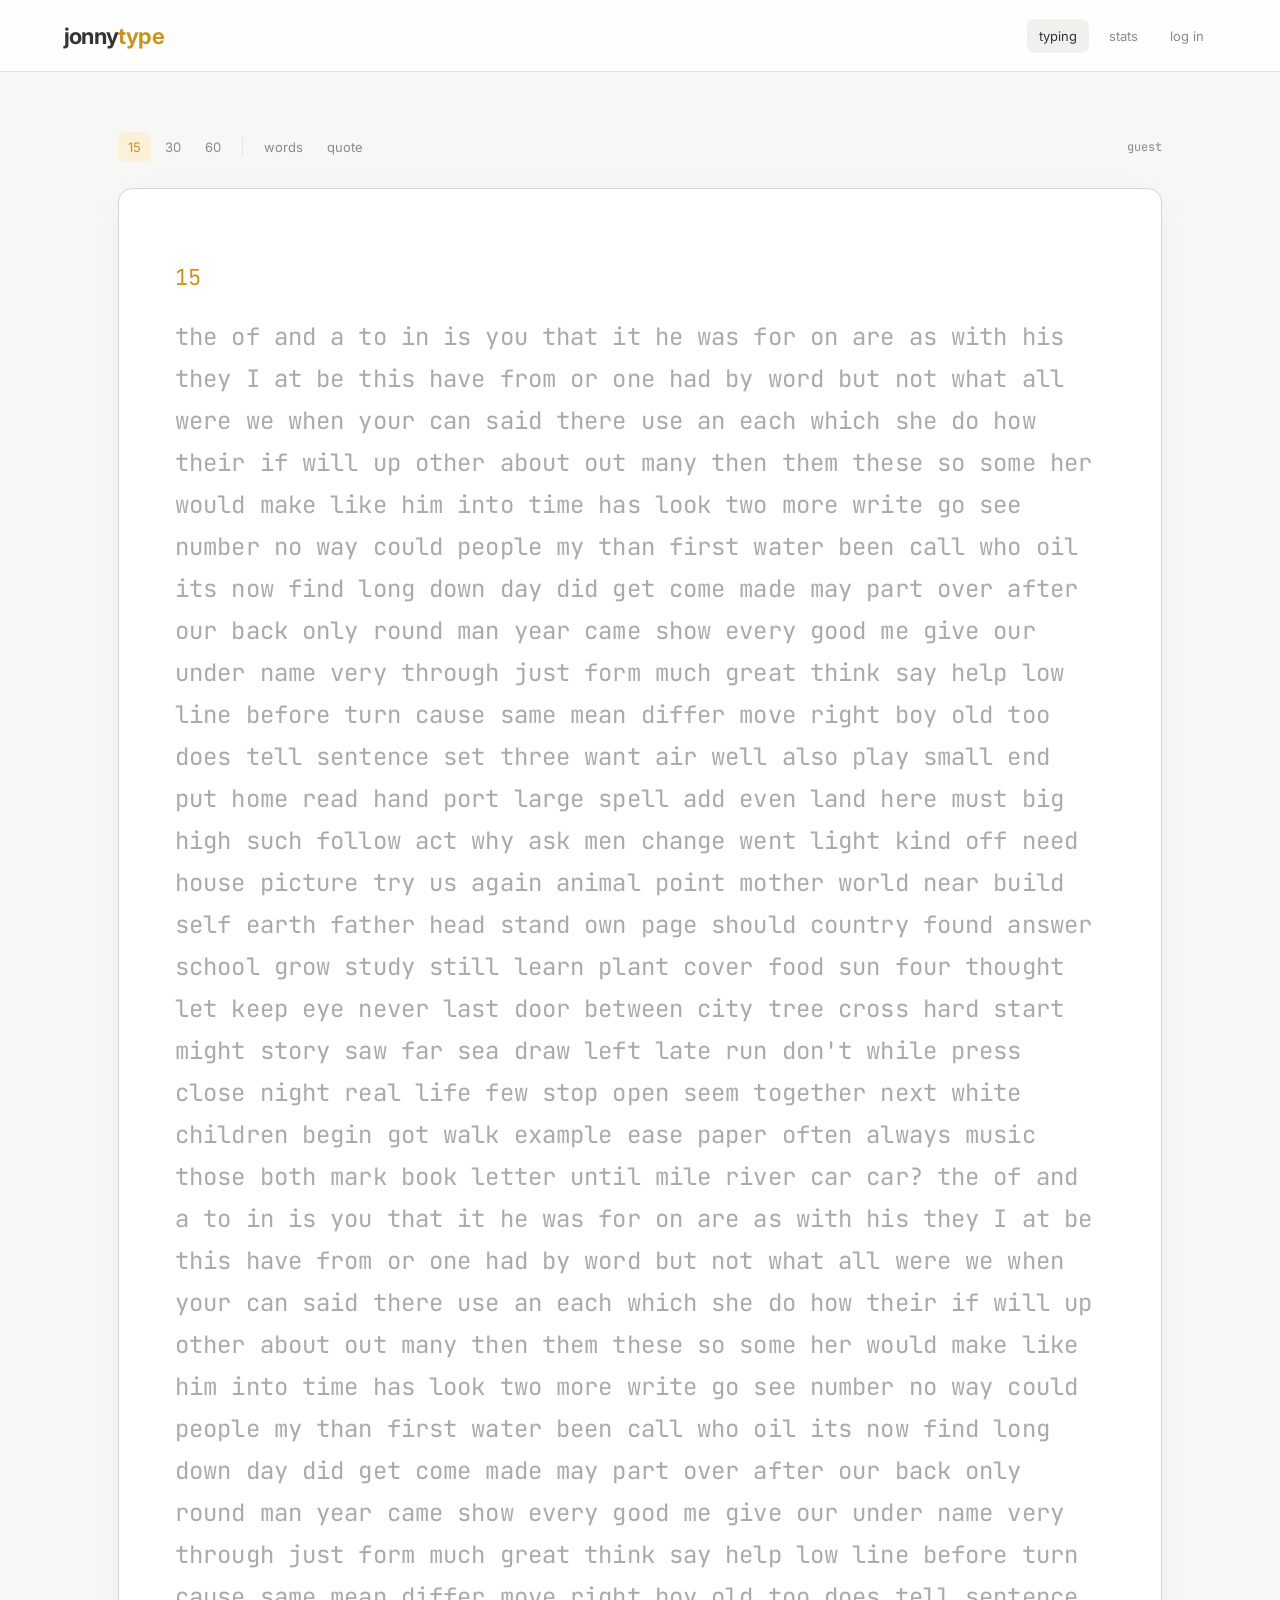
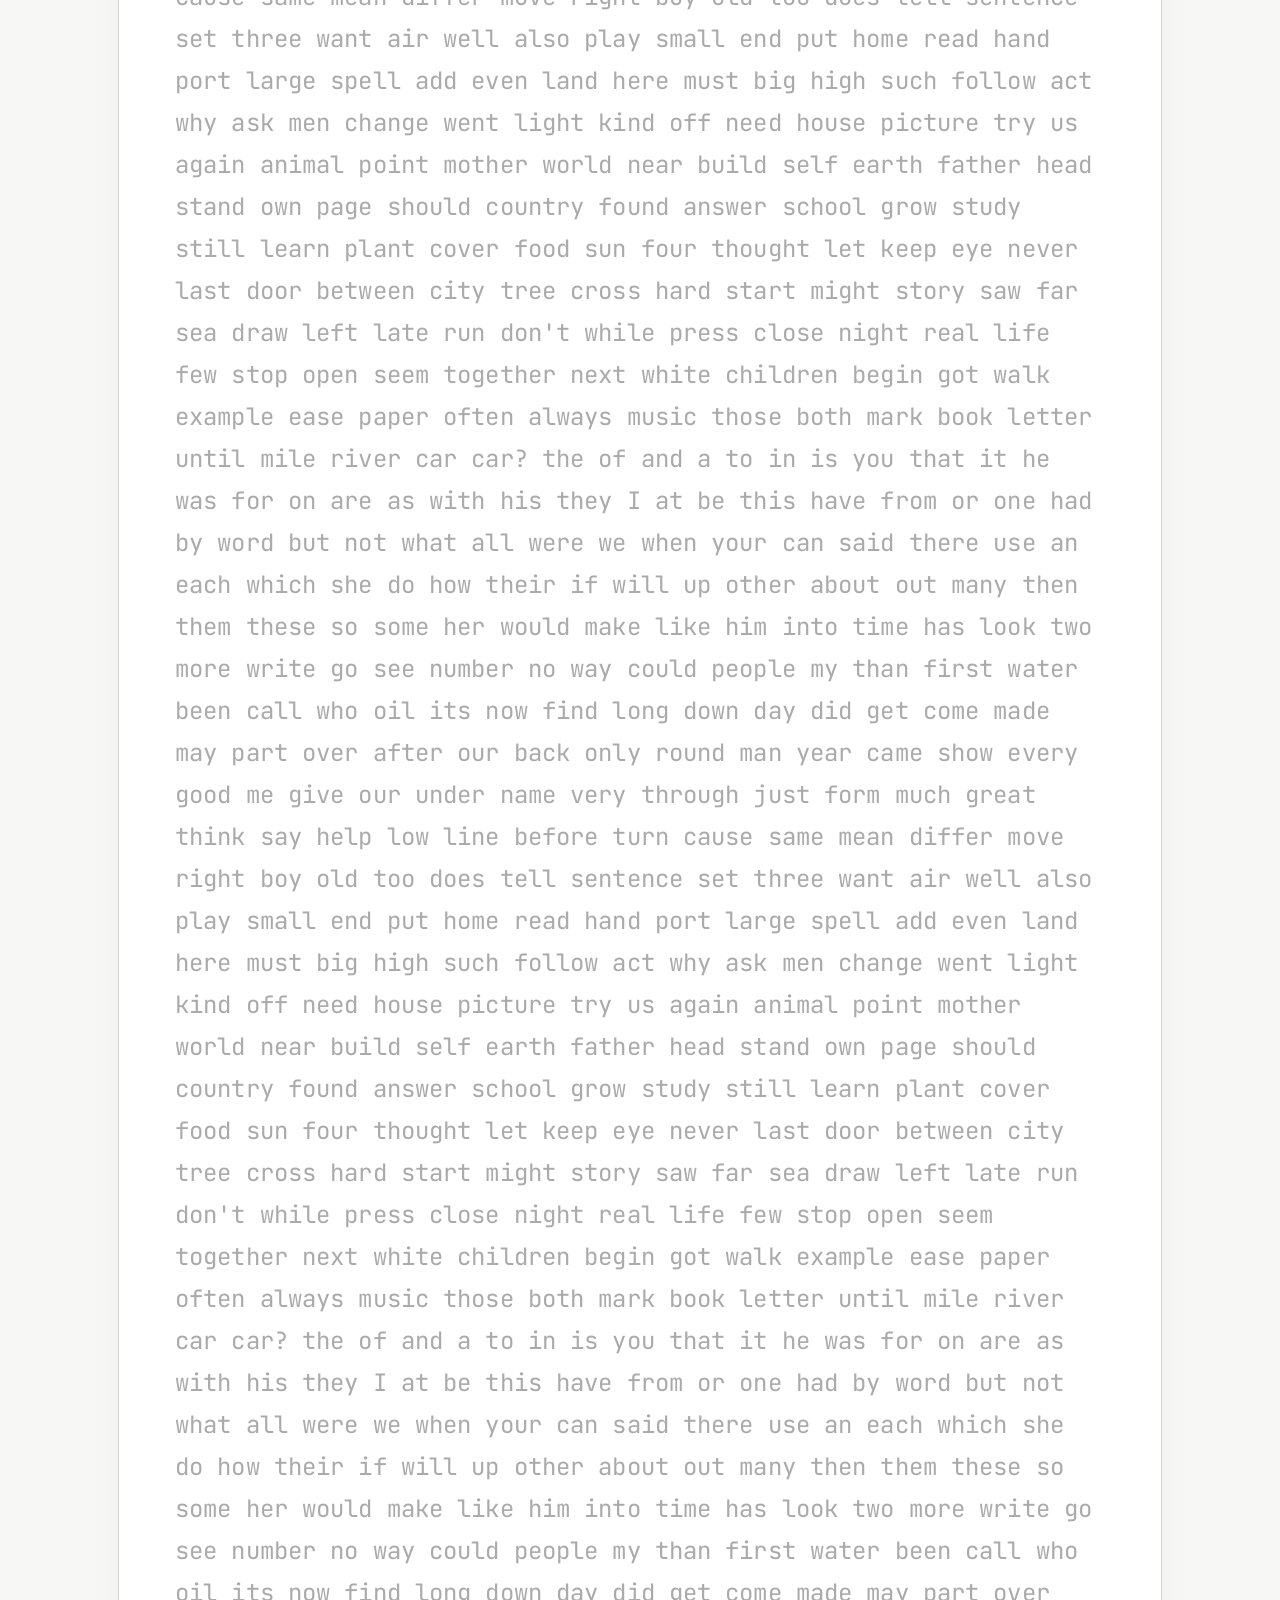
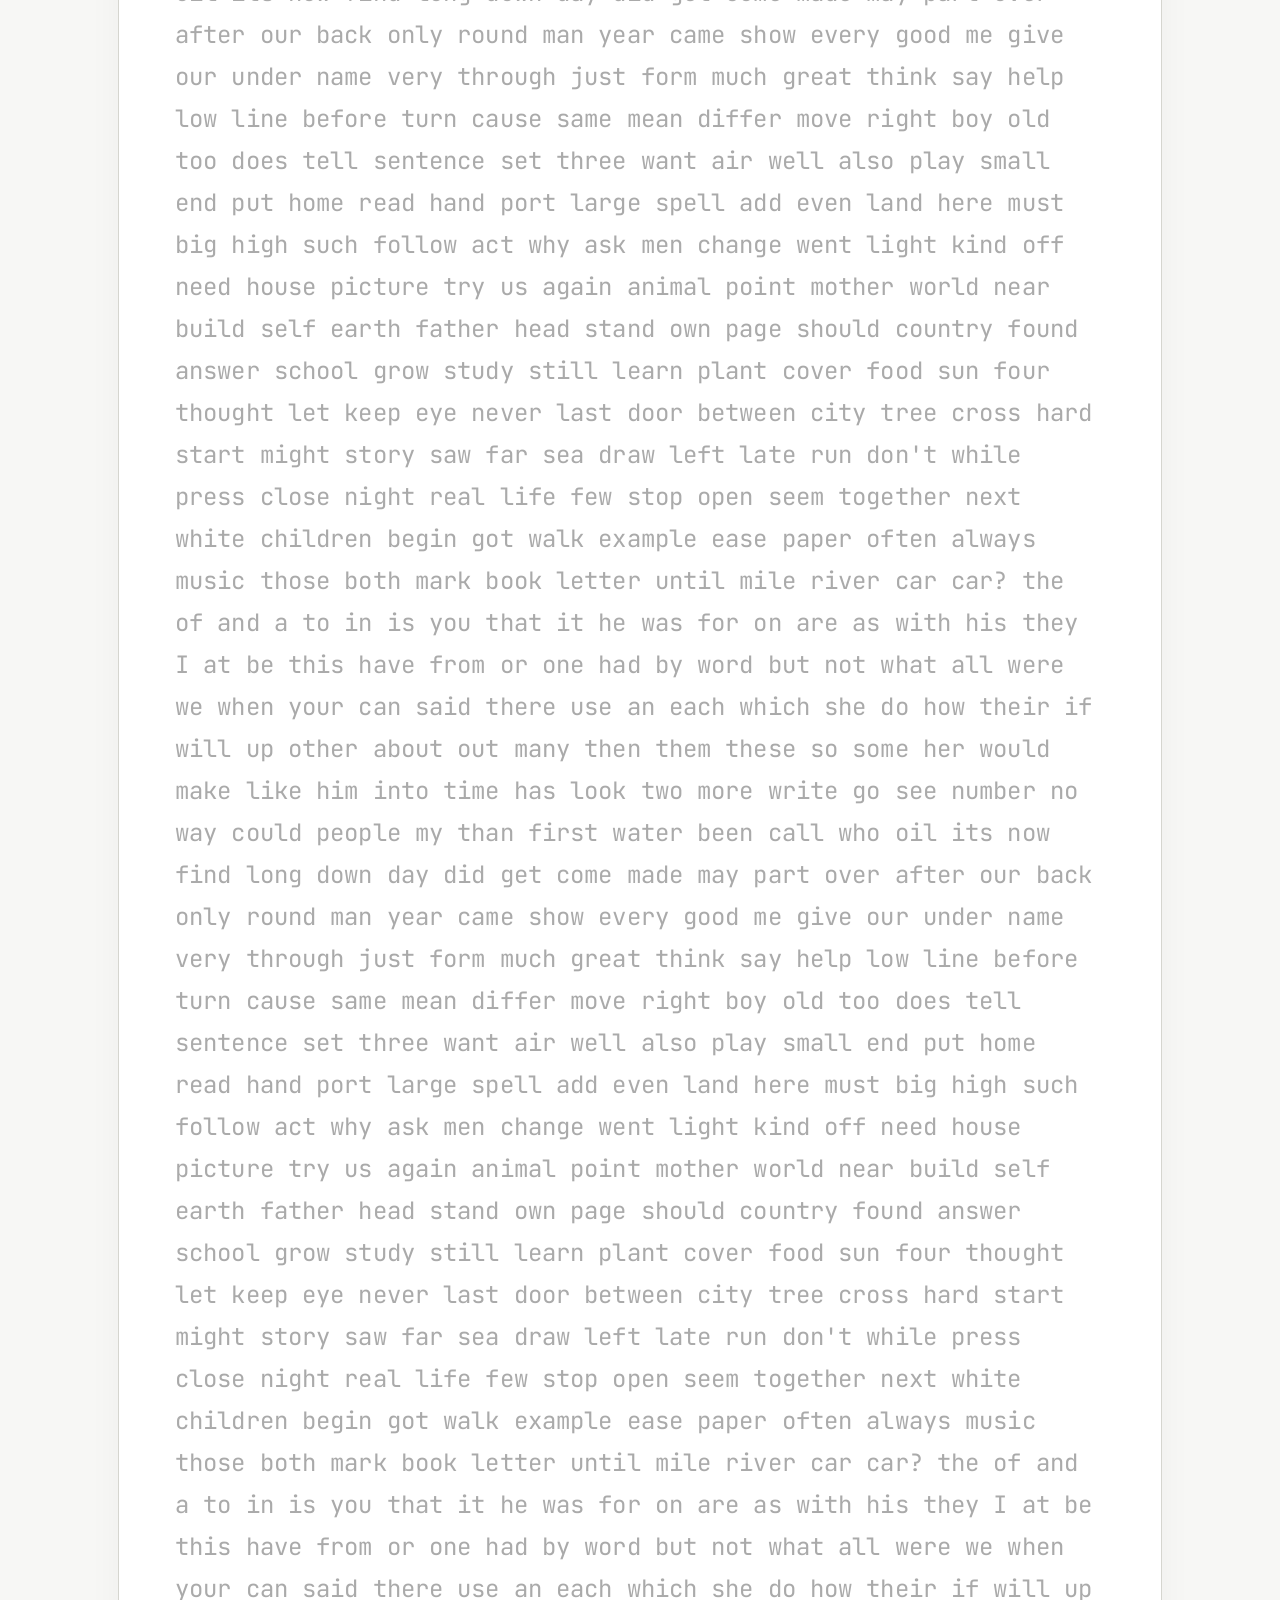
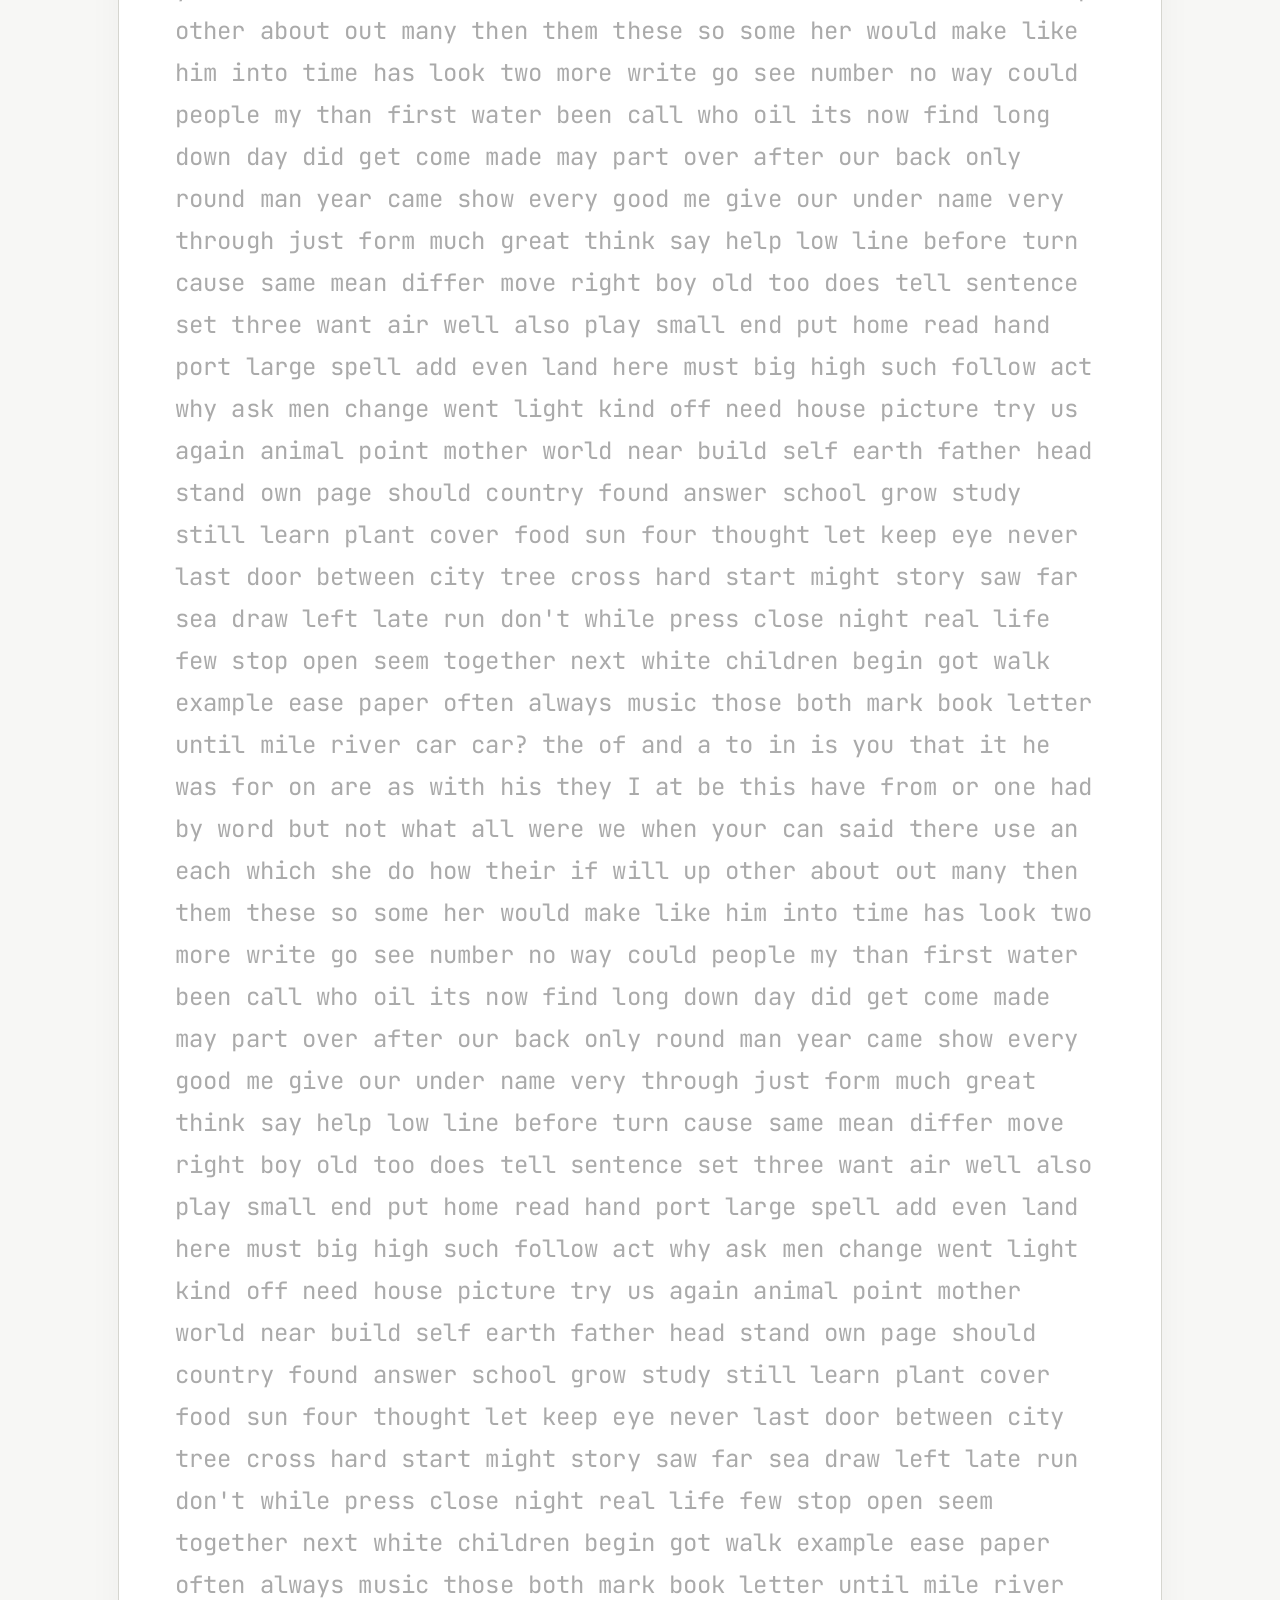
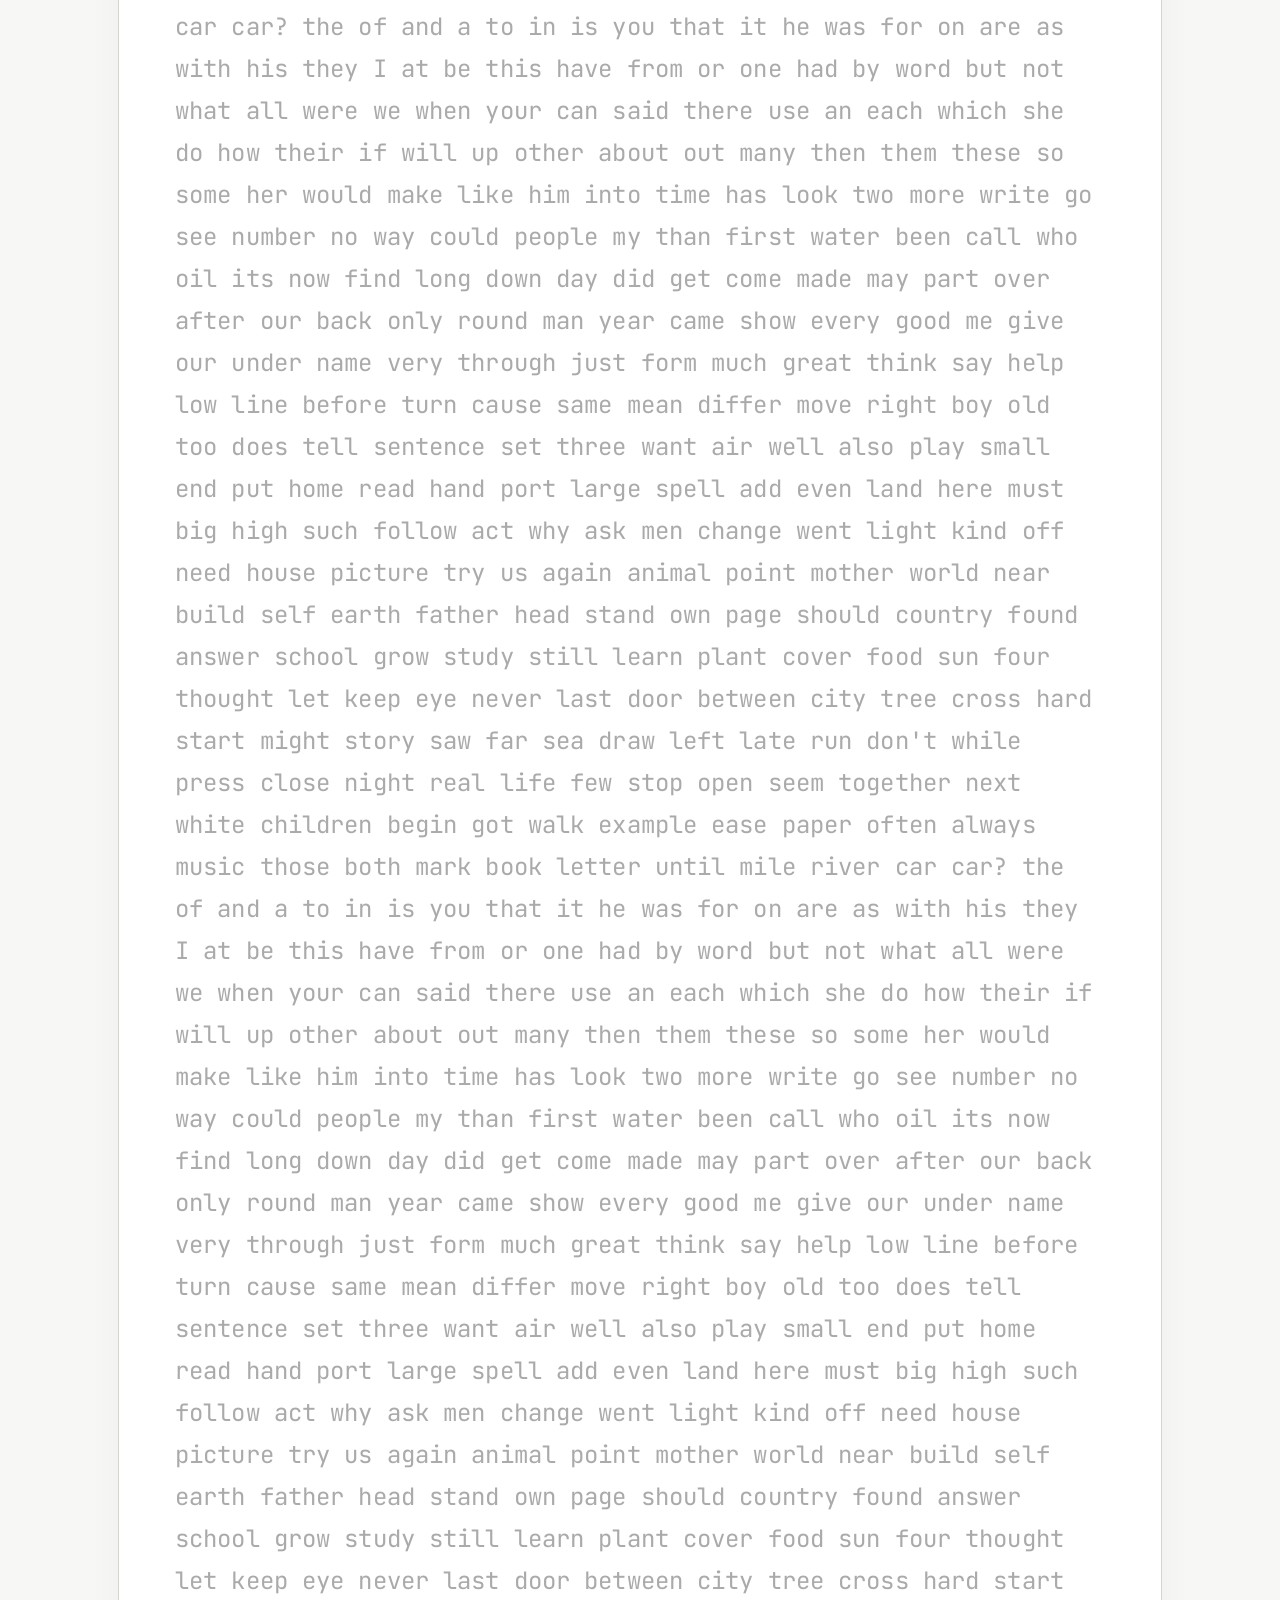
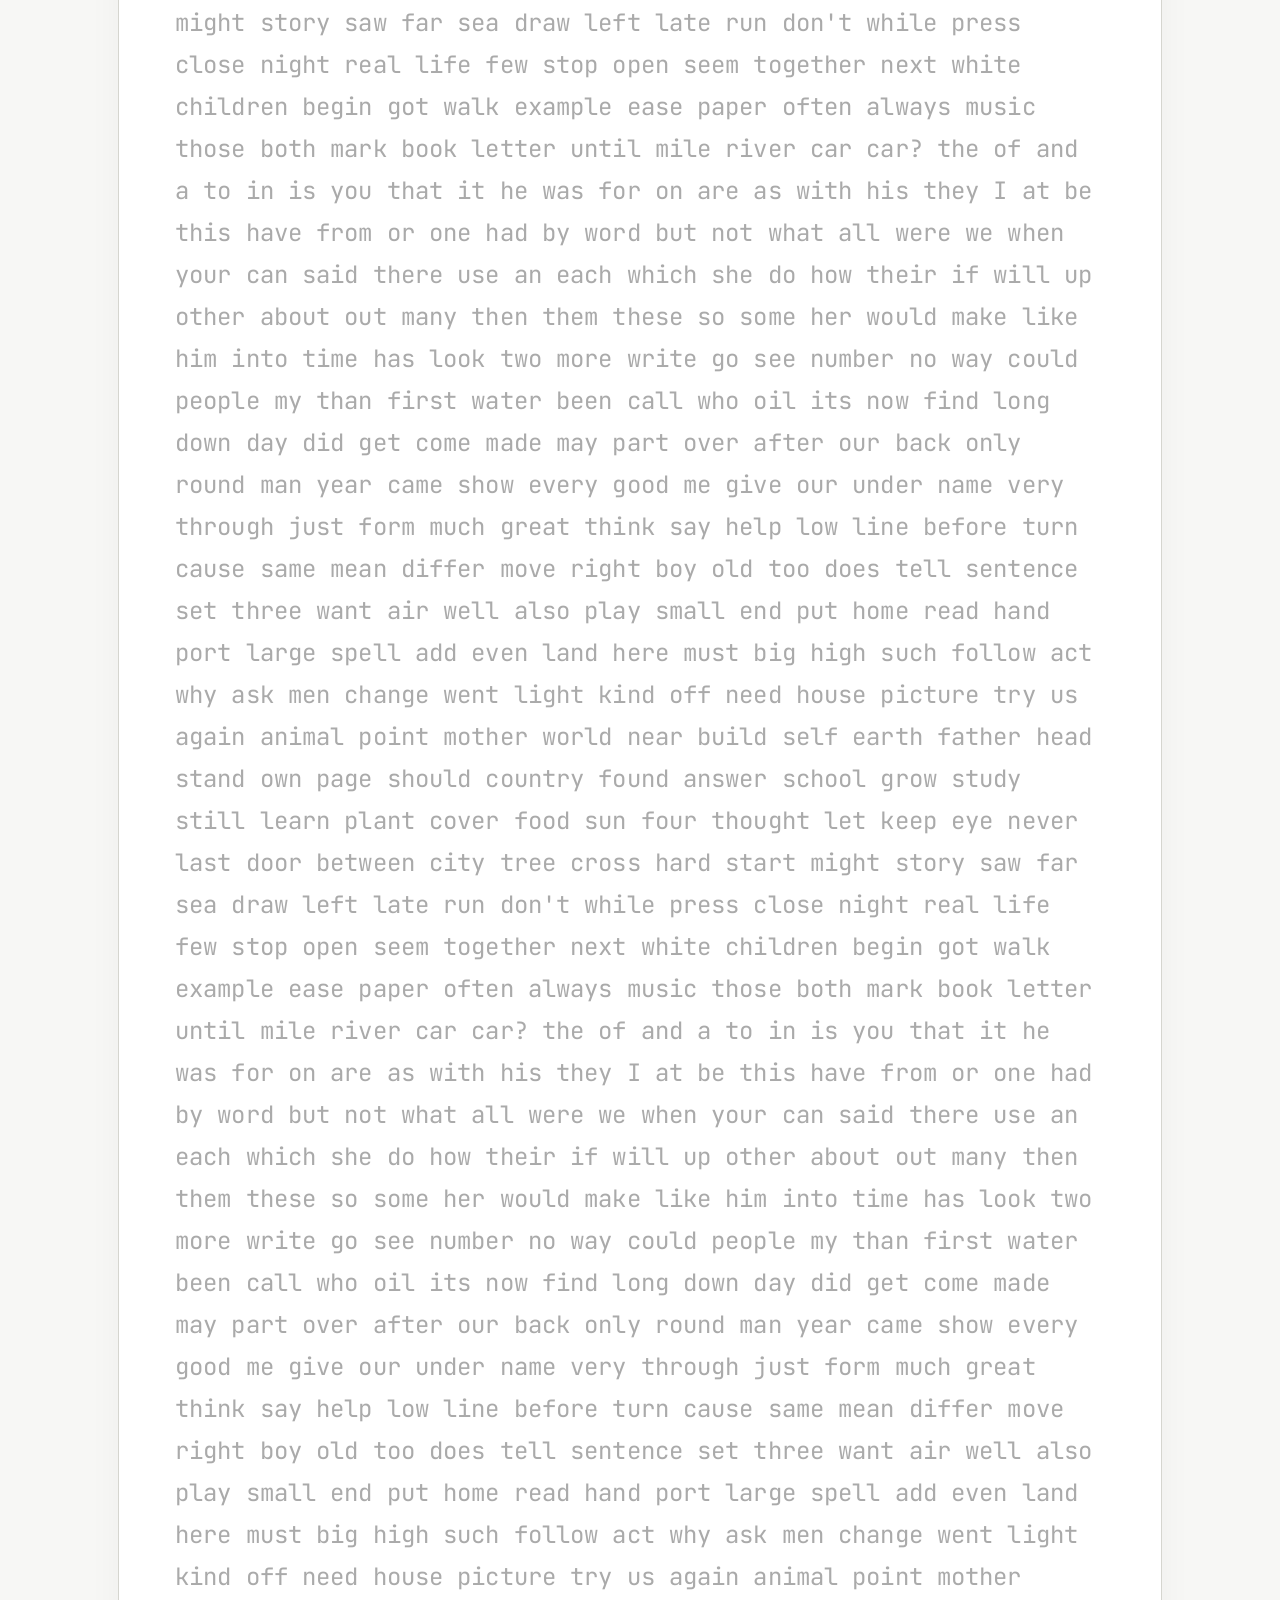
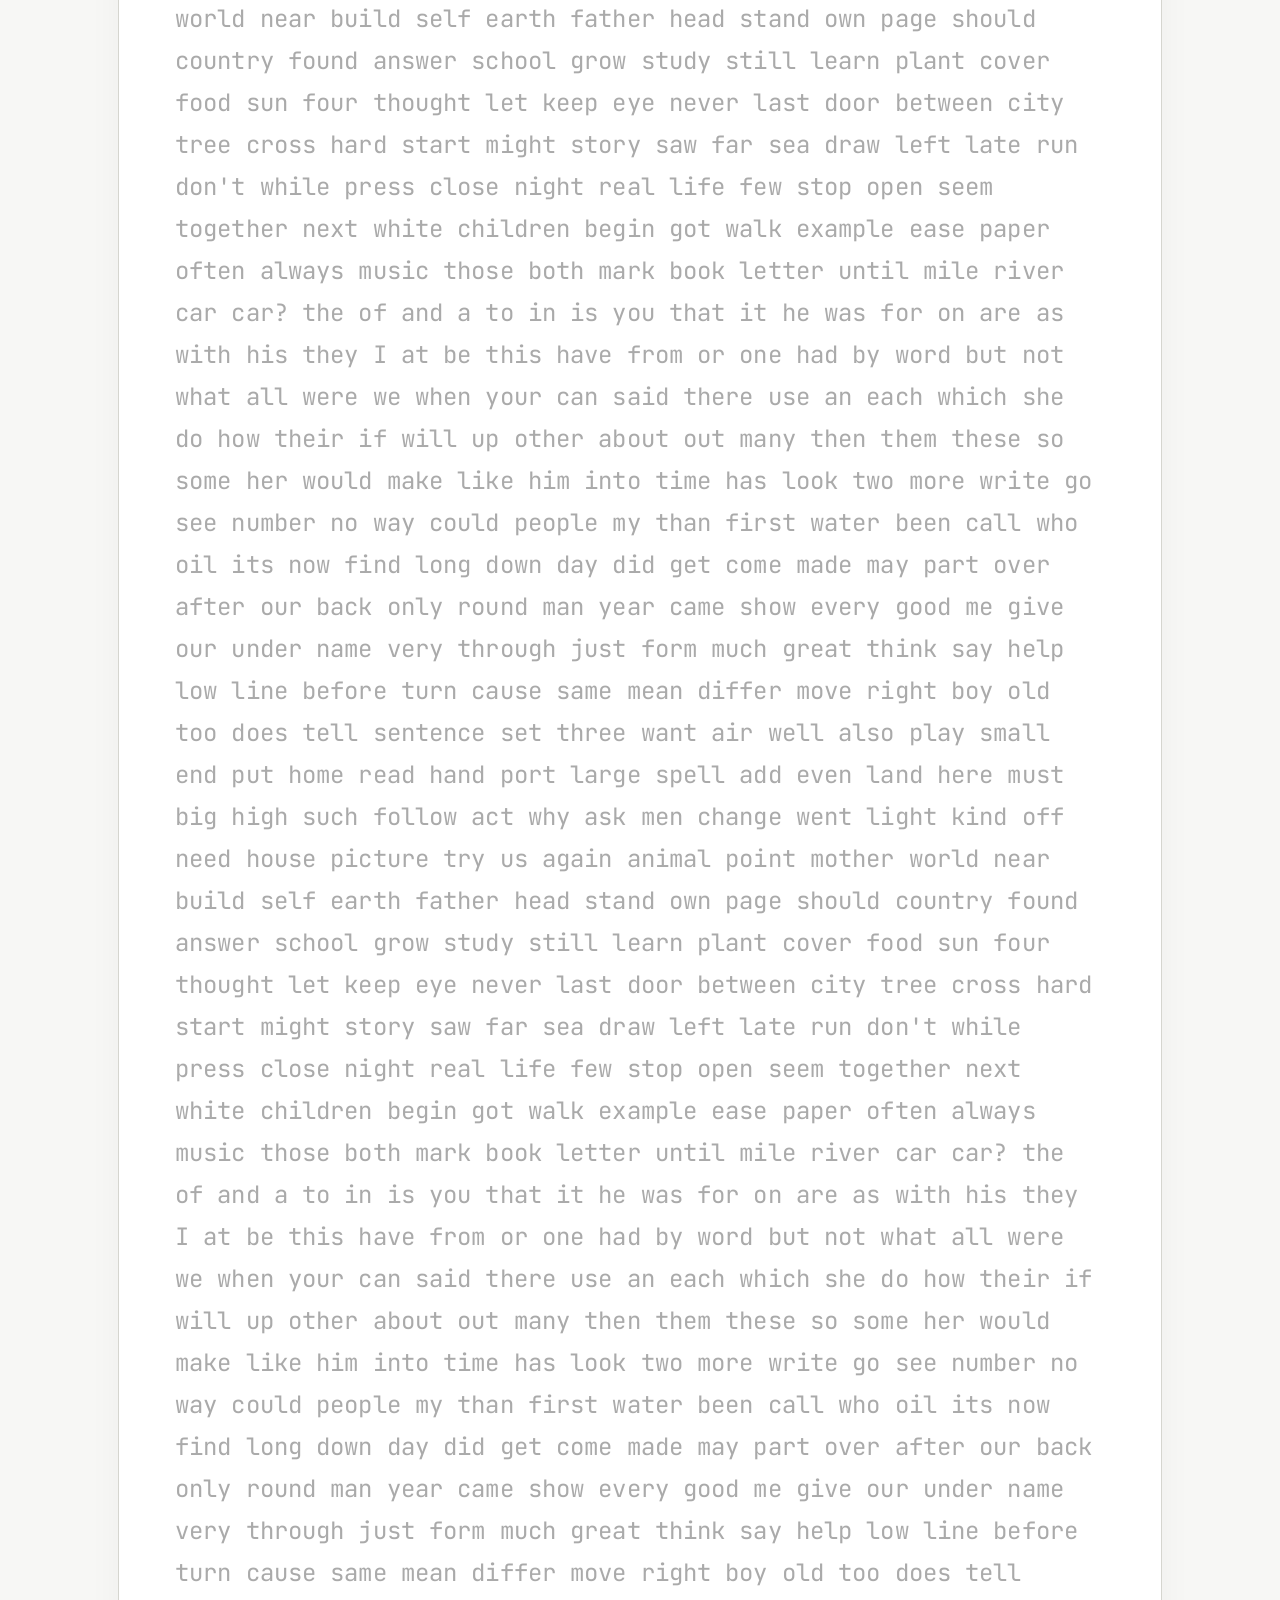
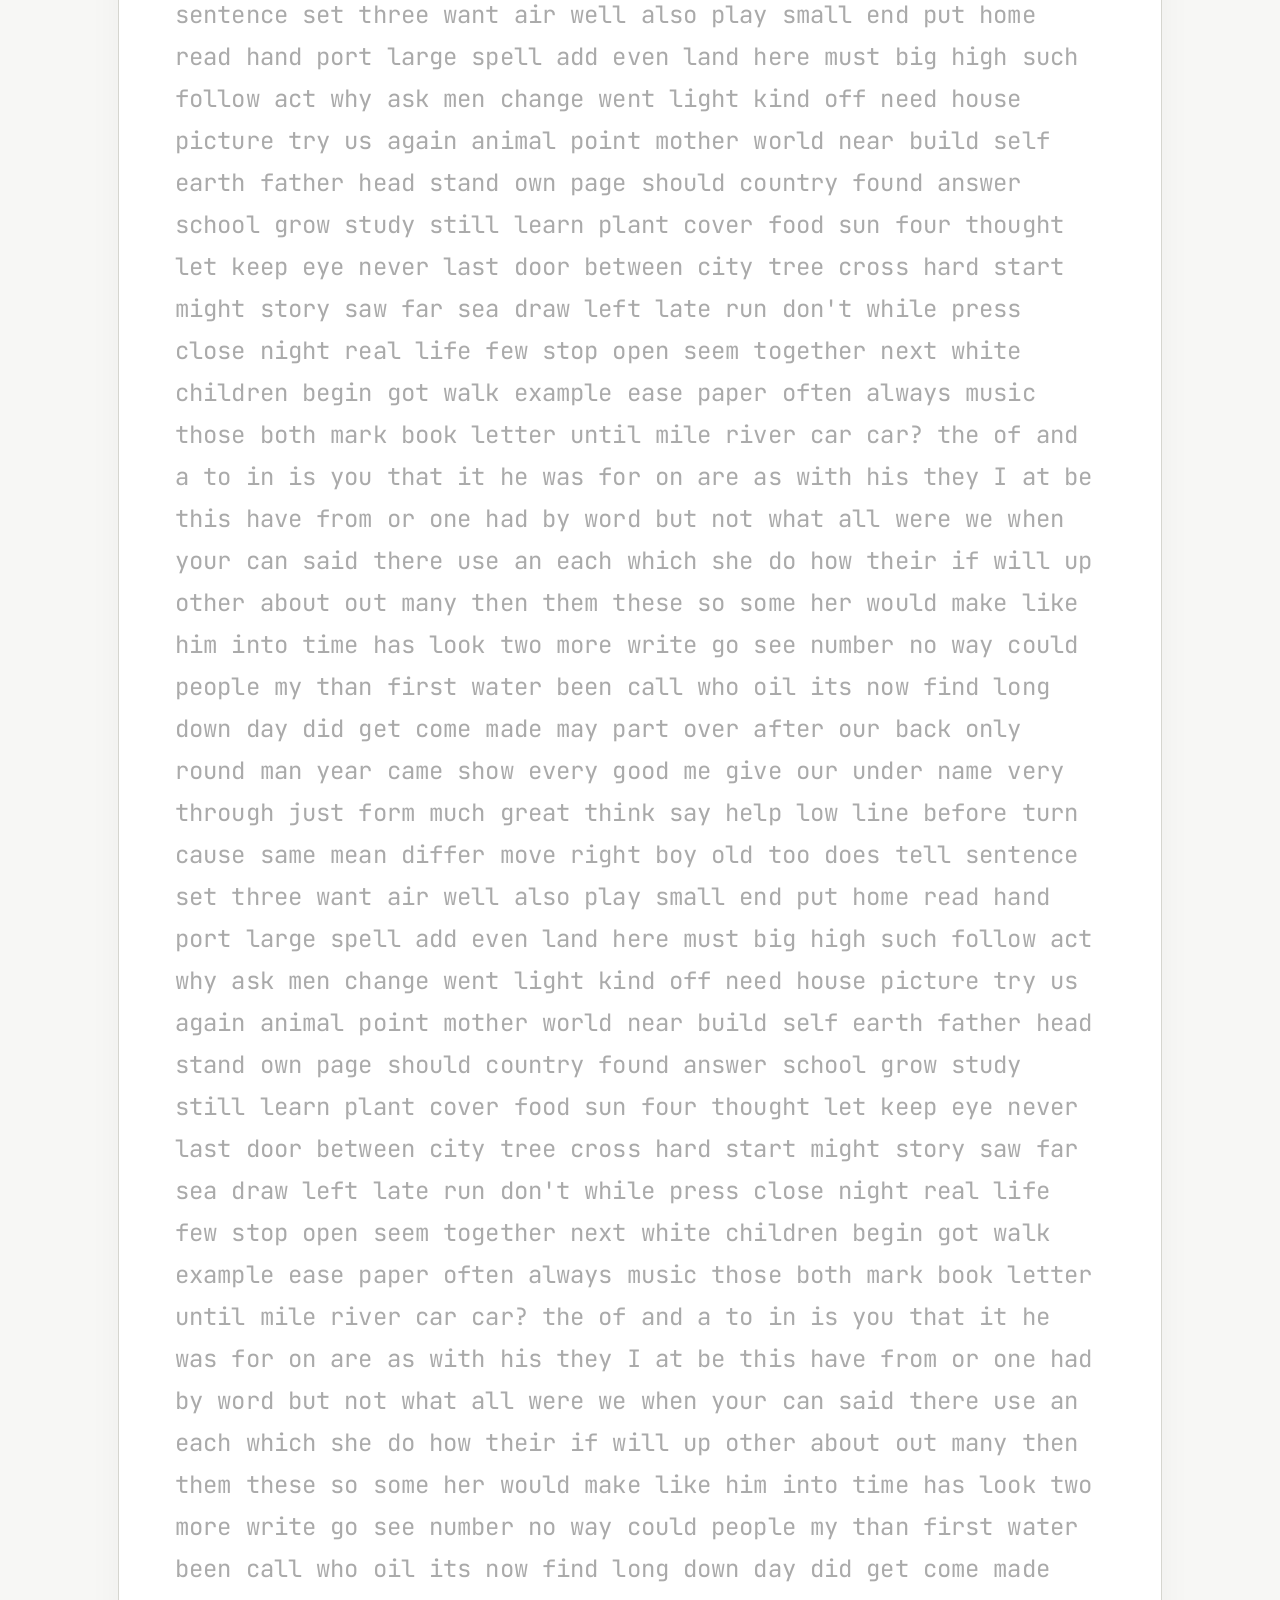
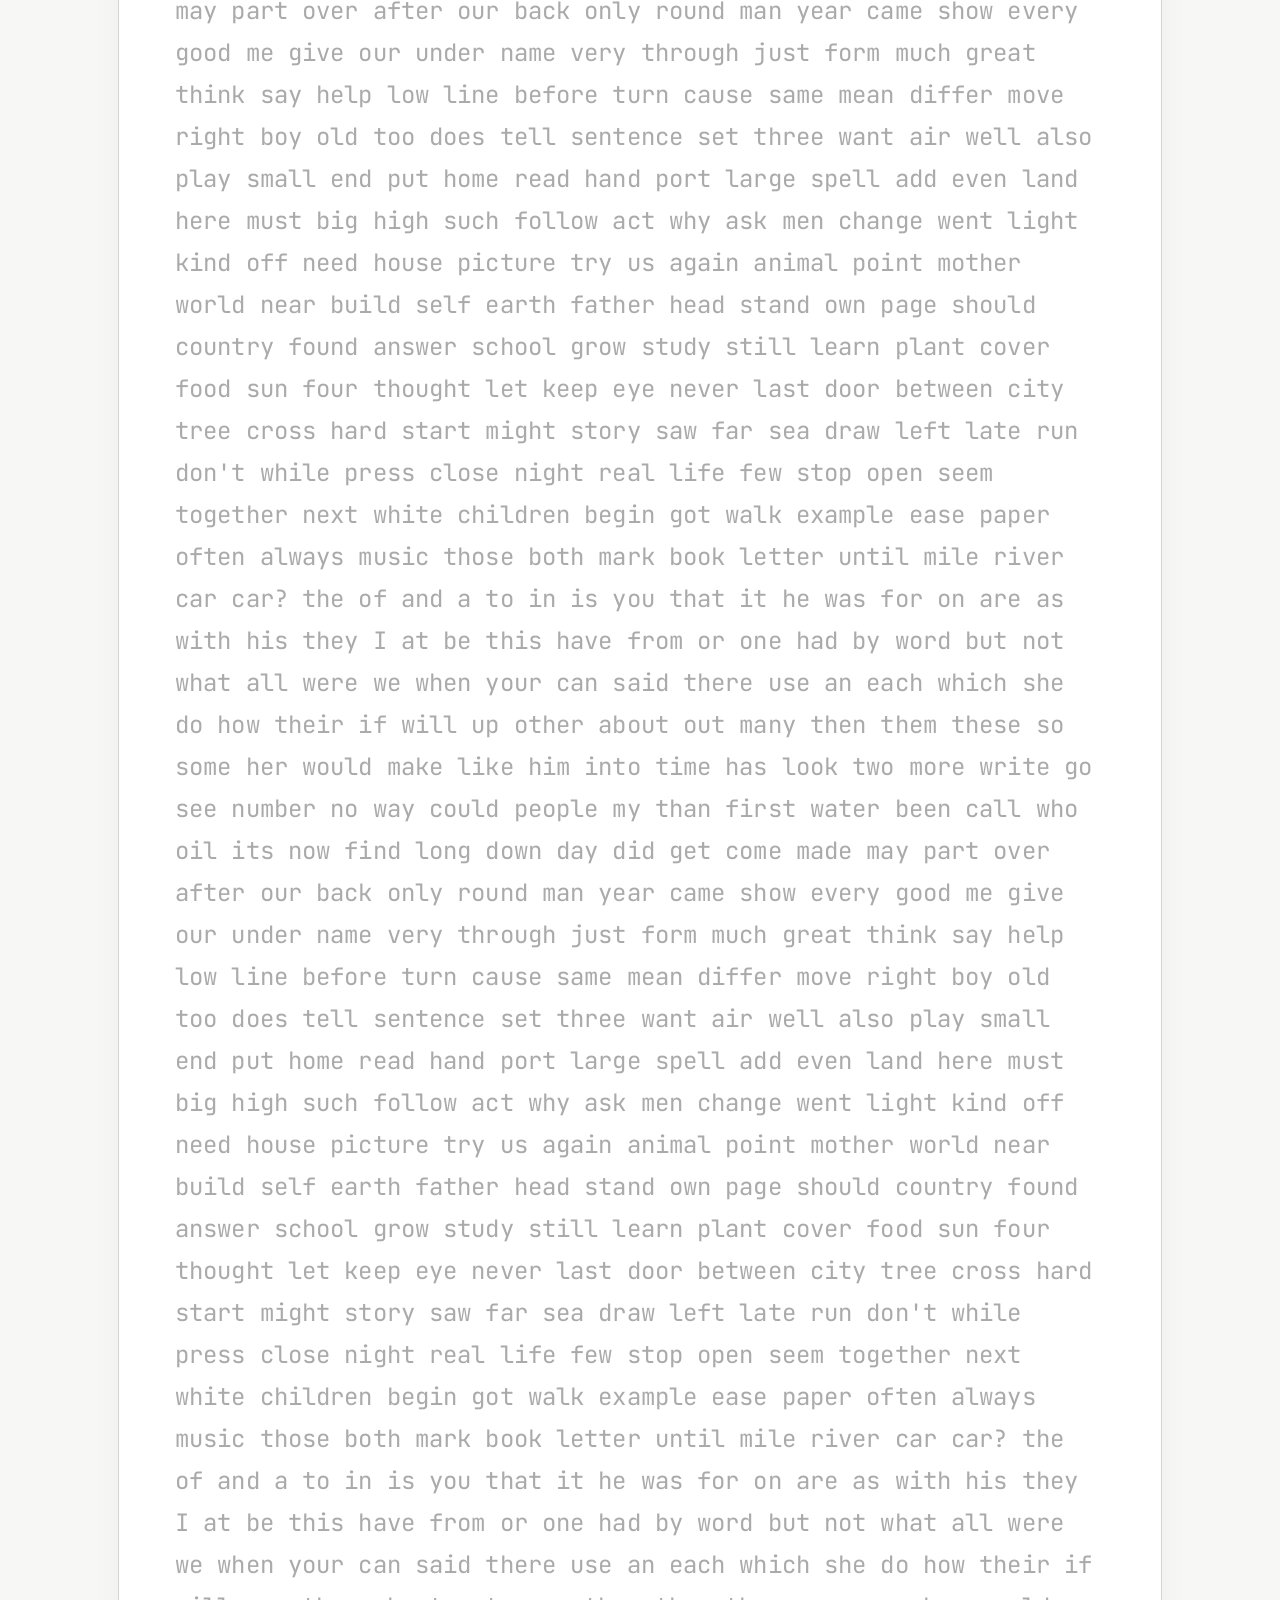
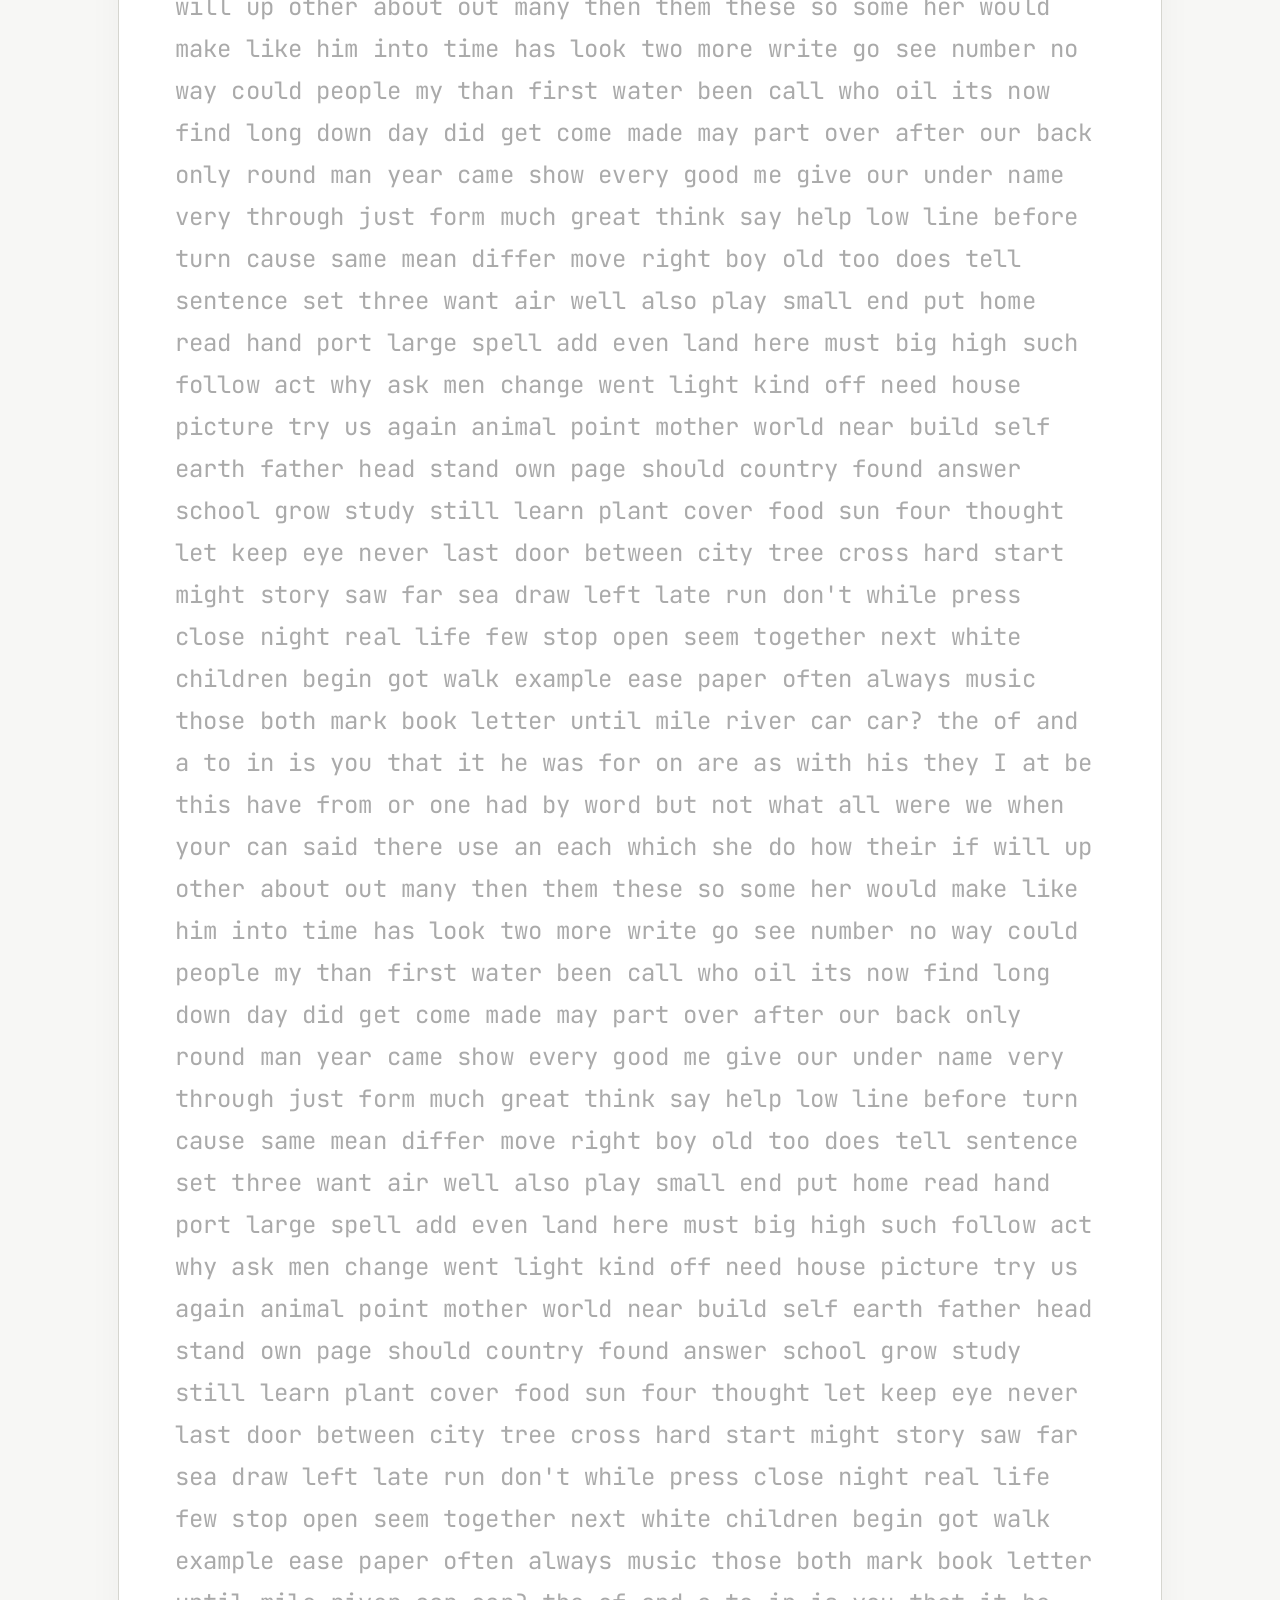
==== index.html @ 1a2a4110 "Add files via upload" ====
<!DOCTYPE html>
<html lang="en">
<head>
  <meta charset="UTF-8">
  <meta name="viewport" content="width=device-width, initial-scale=1.0">
  <title>JonnyType</title>
  <link rel="preconnect" href="https://fonts.googleapis.com">
  <link rel="preconnect" href="https://fonts.gstatic.com" crossorigin>
  <link href="https://fonts.googleapis.com/css2?family=Inter:wght@400;500;600;700&family=JetBrains+Mono:wght@400;500&display=swap" rel="stylesheet">
  <link rel="stylesheet" href="styles.css">
</head>
<body>
  <header class="topbar">
    <a class="logo" href="index.html">jonny<span>type</span></a>
    <nav>
      <button class="nav-btn active" data-view="typing">typing</button>
      <button class="nav-btn" data-view="stats">stats</button>
      <button class="nav-btn" id="loginBtn">log in</button>
    </nav>
  </header>

  <main class="app">
    <section id="typingView" class="view active">
      <div class="mode-row">
        <div class="mode-group">
          <button class="mode-btn active" data-time="15">15</button>
          <button class="mode-btn" data-time="30">30</button>
          <button class="mode-btn" data-time="60">60</button>
              <span class="divider"></span>
          <button class="mode-btn" data-mode="words">words</button>
          <button class="mode-btn" data-mode="quote">quote</button>
        </div>
        <div class="user-mini" id="userMini">guest</div>
      </div>

      <div class="typing-card" id="typingScreen" tabindex="0" aria-label="Typing test">
        <div class="timer" id="timer">15</div>
        <div class="words" id="words"></div>
        <input id="typingInput" autocomplete="off" autocapitalize="off" autocorrect="off" spellcheck="false" aria-label="Type the words shown above">
        <div class="hint">click here and start typing</div>
      </div>

      <div class="test-controls">
        <button id="restartBtn" class="icon-btn" title="Restart test">↻</button>
        <span>tab + enter to restart</span>
      </div>
    </section>

    <section id="statsView" class="view">
      <div class="section-heading">
        <div>
          <p class="eyebrow">your performance</p>
          <h1>stats</h1>
        </div>
        <button class="secondary-btn" id="exportBtn">export data</button>
      </div>
      <div class="stats-grid" id="statsGrid"></div>
      <div class="history-card">
        <h2>recent tests</h2>
        <div id="history"></div>
      </div>
    </section>
  </main>

  <div class="modal hidden" id="authModal">
    <div class="modal-backdrop"></div>
    <div class="modal-card">
      <button class="modal-close" id="closeAuth">×</button>
      <div class="auth-logo">jonny<span>type</span></div>
      <p class="eyebrow" id="authEyebrow">local account</p>
      <h2 id="authTitle">log in</h2>
      <p class="muted" id="authSubtitle">Your account is stored locally in this browser. No server required.</p>

      <form id="authForm">
        <label>username<input id="usernameInput" required maxlength="20" autocomplete="username"></label>
        <label>password<input id="passwordInput" required type="password" minlength="4" autocomplete="current-password"></label>
        <button class="primary-btn" type="submit" id="authSubmit">log in</button>
      </form>

      <button class="switch-auth" id="switchAuth">need an account? sign up</button>
      <button class="danger-link hidden" id="logoutBtn">log out</button>
    </div>
  </div>

  <div class="result-overlay hidden" id="resultOverlay">
    <div class="result-card">
      <p class="eyebrow">test complete</p>
      <div class="result-wpm" id="resultWpm">0</div>
      <div class="result-label">wpm</div>
      <div class="result-stats">
        <div><b id="resultAccuracy">0%</b><span>accuracy</span></div>
        <div><b id="resultChars">0</b><span>characters</span></div>
        <div><b id="resultErrors">0</b><span>errors</span></div>
      </div>
      <button class="primary-btn" id="resultRestart">try again</button>
    </div>
  </div>

  <div class="toast" id="toast"></div>
  <script src="script.js"></script>
</body>
</html>
---- styles.css ----
*{box-sizing:border-box}
:root{
  --bg:#f7f7f5;--surface:#fff;--surface2:#f0f0ed;--text:#343434;--muted:#8b8b86;
  --accent:#e8b84b;--accent-dark:#c99420;--border:#e5e5e0;--danger:#d95c5c;
  --mono:"JetBrains Mono",monospace;--sans:"Inter",system-ui,sans-serif
}
html,body{margin:0;min-height:100%;background:var(--bg);color:var(--text);font-family:var(--sans)}
button,input{font:inherit}
button{border:0;cursor:pointer;color:inherit}
a{text-decoration:none;color:inherit}
.topbar{height:72px;display:flex;align-items:center;justify-content:space-between;padding:0 5vw;border-bottom:1px solid var(--border);background:rgba(255,255,255,.82);backdrop-filter:blur(12px);position:sticky;top:0;z-index:20}
.logo{font-size:22px;font-weight:700;letter-spacing:-.8px}.logo span,.auth-logo span{color:var(--accent-dark)}
nav{display:flex;align-items:center;gap:8px}.nav-btn{background:transparent;color:var(--muted);padding:9px 12px;border-radius:8px;font-size:13px}.nav-btn:hover,.nav-btn.active{color:var(--text);background:var(--surface2)}
.app{max-width:1100px;margin:auto;padding:60px 28px}
.view{display:none}.view.active{display:block}
.mode-row{display:flex;justify-content:space-between;align-items:center;margin-bottom:26px}.mode-group{display:flex;align-items:center;gap:4px}.mode-btn{background:transparent;color:var(--muted);padding:7px 10px;border-radius:6px;font-size:13px}.mode-btn:hover,.mode-btn.active{color:var(--accent-dark);background:#fbf1d8}.divider{width:1px;height:18px;background:var(--border);margin:0 7px}
.user-mini{font-size:12px;color:var(--muted);font-family:var(--mono)}
.typing-card{min-height:310px;position:relative;background:var(--surface);border:1px solid var(--border);border-radius:14px;padding:74px 56px 55px;box-shadow:0 8px 35px rgba(30,30,20,.04);outline:none}
.typing-card:focus{border-color:#d5d5cf}.timer{font-family:var(--mono);color:var(--accent-dark);font-size:22px;margin-bottom:24px}.words{font-family:var(--mono);font-size:24px;line-height:1.75;letter-spacing:.1px;color:#aaa;user-select:none}.word{display:inline}.word.current{color:#777}.letter.correct{color:#343434}.letter.incorrect{color:#d95c5c;text-decoration:underline}.typing-card input{position:absolute;opacity:0;pointer-events:none;width:1px;height:1px}.hint{text-align:center;color:#aaa;font-size:12px;margin-top:40px}
.test-controls{text-align:center;color:#aaa;font-size:11px;margin-top:22px}.icon-btn{font-size:24px;background:transparent;color:#999;margin-right:7px}.icon-btn:hover{color:var(--text)}
.section-heading{display:flex;justify-content:space-between;align-items:end;margin-bottom:30px}.eyebrow{text-transform:uppercase;letter-spacing:1.7px;font-size:10px;color:var(--muted);margin:0 0 8px}.section-heading h1,.games-hero h1{font-size:42px;letter-spacing:-2px;margin:0}.secondary-btn,.primary-btn{border-radius:8px;padding:10px 15px;font-size:13px}.primary-btn{background:var(--text);color:white}.primary-btn:hover{background:#111}.secondary-btn{background:var(--surface2);color:#666}.stats-grid{display:grid;grid-template-columns:repeat(4,1fr);gap:12px}.stat{background:var(--surface);border:1px solid var(--border);border-radius:12px;padding:22px}.stat-value{font-family:var(--mono);font-size:27px}.stat-label{color:var(--muted);font-size:11px;margin-top:7px}.history-card{margin-top:18px;background:var(--surface);border:1px solid var(--border);border-radius:12px;padding:24px}.history-card h2{font-size:15px;margin:0 0 18px}.history-row{display:grid;grid-template-columns:1fr 1fr 1fr 1fr;padding:12px 0;border-top:1px solid var(--border);font-family:var(--mono);font-size:12px}.muted{color:var(--muted);font-size:13px;line-height:1.6}
.modal,.result-overlay,.game-modal{position:fixed;inset:0;z-index:50;display:flex;align-items:center;justify-content:center}.hidden{display:none!important}.modal-backdrop{position:absolute;inset:0;background:rgba(20,20,15,.28);backdrop-filter:blur(5px)}.modal-card,.result-card,.arcade-window{position:relative;z-index:1;background:var(--surface);border:1px solid var(--border);border-radius:15px;box-shadow:0 25px 80px rgba(0,0,0,.16)}
.modal-card{width:min(410px,calc(100% - 30px));padding:34px}.modal-close{position:absolute;right:16px;top:12px;background:transparent;color:#aaa;font-size:25px}.auth-logo{font-size:20px;font-weight:700;margin-bottom:28px}.modal-card h2{margin:0 0 8px;font-size:27px}.modal-card form{display:grid;gap:14px;margin-top:24px}.modal-card label{font-size:12px;color:#777}.modal-card input{display:block;width:100%;margin-top:6px;padding:11px 12px;border:1px solid var(--border);border-radius:8px;background:#fafaf8;outline:none}.modal-card input:focus{border-color:#cfcfc8}.switch-auth,.danger-link{background:transparent;color:var(--accent-dark);font-size:12px;margin-top:16px}.danger-link{display:block;color:var(--danger);margin-left:auto;margin-right:auto}.result-card{width:min(390px,calc(100% - 30px));text-align:center;padding:40px}.result-wpm{font-family:var(--mono);font-size:72px;margin-top:8px}.result-label{color:var(--muted);font-size:12px}.result-stats{display:flex;justify-content:space-around;border-top:1px solid var(--border);margin:25px 0;padding-top:18px}.result-stats div{display:grid;gap:4px}.result-stats b{font-family:var(--mono);font-size:16px}.result-stats span{font-size:10px;color:var(--muted)}
.toast{position:fixed;left:50%;bottom:25px;transform:translate(-50%,20px);background:#333;color:#fff;border-radius:8px;padding:10px 15px;font-size:12px;opacity:0;pointer-events:none;transition:.2s;z-index:100}.toast.show{opacity:1;transform:translate(-50%,0)}
.games-app{max-width:1100px;margin:auto;padding:55px 28px}.games-hero{display:flex;justify-content:space-between;align-items:end;margin-bottom:35px}.account-pill{background:var(--surface);border:1px solid var(--border);border-radius:999px;padding:9px 14px;font-size:11px;color:var(--muted)}.game-grid{display:grid;grid-template-columns:repeat(2,1fr);gap:16px}.game-card{display:flex;gap:20px;background:var(--surface);border:1px solid var(--border);border-radius:14px;padding:24px}.game-icon{width:65px;height:65px;border-radius:12px;background:var(--surface2);display:grid;place-items:center;font-size:28px;flex:none}.game-info h2{font-size:18px;margin:2px 0 6px}.game-info p{font-size:12px;color:var(--muted);line-height:1.55;margin:0 0 18px}.saved-game-card{margin-top:18px;display:flex;justify-content:space-between;align-items:center;background:var(--surface);border:1px solid var(--border);border-radius:14px;padding:24px}.saved-game-card h2{margin:0 0 5px;font-size:17px}.saved-score{font-family:var(--mono);font-size:24px}.saved-score span{display:block;font-family:var(--sans);font-size:10px;color:var(--muted);text-align:right}.arcade-window{width:min(700px,calc(100% - 30px));min-height:430px;padding:40px}.arcade-window canvas{display:block;margin:auto;background:#fafaf7;border:1px solid var(--border);border-radius:10px}.game-title{text-align:center;margin:0 0 20px}.game-center{text-align:center}.game-big-score{text-align:center;font-family:var(--mono);font-size:26px;margin-bottom:15px}
@media(max-width:700px){.app,.games-app{padding:35px 16px}.typing-card{padding:45px 20px}.words{font-size:18px}.stats-grid{grid-template-columns:1fr 1fr}.game-grid{grid-template-columns:1fr}.games-hero{display:block}.account-pill{display:inline-block;margin-top:18px}.saved-game-card{display:block}.saved-score{margin-top:20px}.saved-score span{text-align:left}}
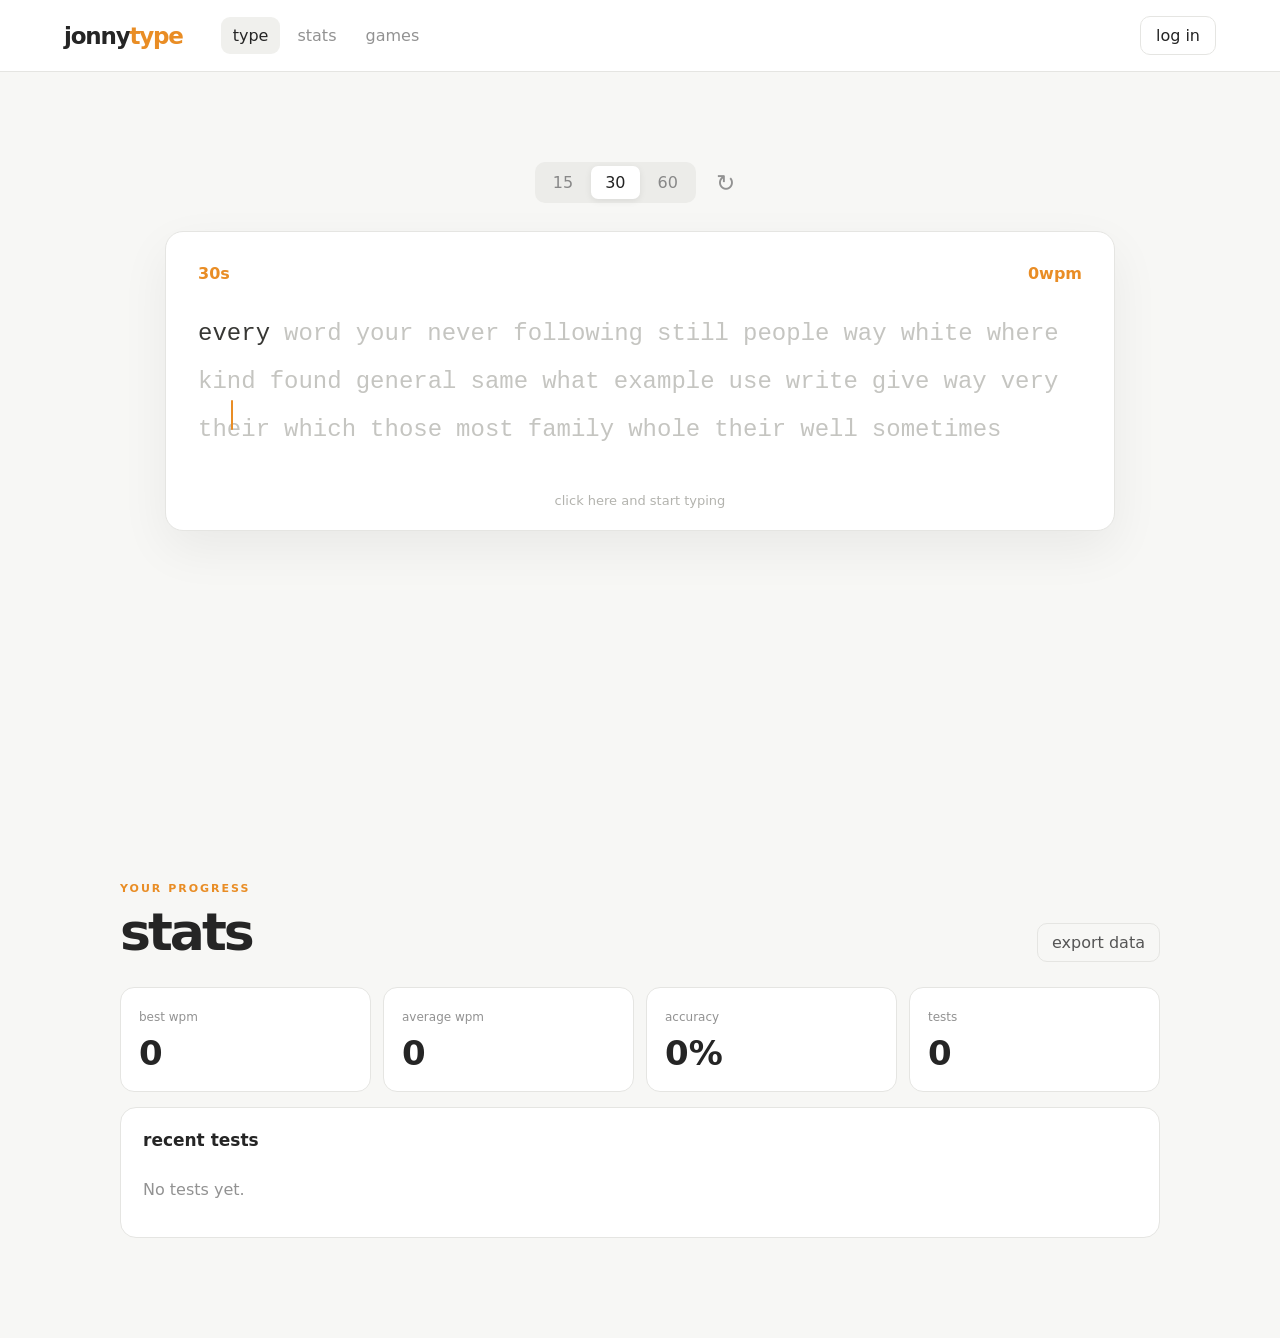
==== commit e9f1de13: "fr" ====
--- a/index.html
+++ b/index.html
@@ -1,102 +1,5 @@
-<!DOCTYPE html>
-<html lang="en">
-<head>
-  <meta charset="UTF-8">
-  <meta name="viewport" content="width=device-width, initial-scale=1.0">
-  <title>JonnyType</title>
-  <link rel="preconnect" href="https://fonts.googleapis.com">
-  <link rel="preconnect" href="https://fonts.gstatic.com" crossorigin>
-  <link href="https://fonts.googleapis.com/css2?family=Inter:wght@400;500;600;700&family=JetBrains+Mono:wght@400;500&display=swap" rel="stylesheet">
-  <link rel="stylesheet" href="styles.css">
-</head>
-<body>
-  <header class="topbar">
-    <a class="logo" href="index.html">jonny<span>type</span></a>
-    <nav>
-      <button class="nav-btn active" data-view="typing">typing</button>
-      <button class="nav-btn" data-view="stats">stats</button>
-      <button class="nav-btn" id="loginBtn">log in</button>
-    </nav>
-  </header>
-
-  <main class="app">
-    <section id="typingView" class="view active">
-      <div class="mode-row">
-        <div class="mode-group">
-          <button class="mode-btn active" data-time="15">15</button>
-          <button class="mode-btn" data-time="30">30</button>
-          <button class="mode-btn" data-time="60">60</button>
-              <span class="divider"></span>
-          <button class="mode-btn" data-mode="words">words</button>
-          <button class="mode-btn" data-mode="quote">quote</button>
-        </div>
-        <div class="user-mini" id="userMini">guest</div>
-      </div>
-
-      <div class="typing-card" id="typingScreen" tabindex="0" aria-label="Typing test">
-        <div class="timer" id="timer">15</div>
-        <div class="words" id="words"></div>
-        <input id="typingInput" autocomplete="off" autocapitalize="off" autocorrect="off" spellcheck="false" aria-label="Type the words shown above">
-        <div class="hint">click here and start typing</div>
-      </div>
-
-      <div class="test-controls">
-        <button id="restartBtn" class="icon-btn" title="Restart test">↻</button>
-        <span>tab + enter to restart</span>
-      </div>
-    </section>
-
-    <section id="statsView" class="view">
-      <div class="section-heading">
-        <div>
-          <p class="eyebrow">your performance</p>
-          <h1>stats</h1>
-        </div>
-        <button class="secondary-btn" id="exportBtn">export data</button>
-      </div>
-      <div class="stats-grid" id="statsGrid"></div>
-      <div class="history-card">
-        <h2>recent tests</h2>
-        <div id="history"></div>
-      </div>
-    </section>
-  </main>
-
-  <div class="modal hidden" id="authModal">
-    <div class="modal-backdrop"></div>
-    <div class="modal-card">
-      <button class="modal-close" id="closeAuth">×</button>
-      <div class="auth-logo">jonny<span>type</span></div>
-      <p class="eyebrow" id="authEyebrow">local account</p>
-      <h2 id="authTitle">log in</h2>
-      <p class="muted" id="authSubtitle">Your account is stored locally in this browser. No server required.</p>
-
-      <form id="authForm">
-        <label>username<input id="usernameInput" required maxlength="20" autocomplete="username"></label>
-        <label>password<input id="passwordInput" required type="password" minlength="4" autocomplete="current-password"></label>
-        <button class="primary-btn" type="submit" id="authSubmit">log in</button>
-      </form>
-
-      <button class="switch-auth" id="switchAuth">need an account? sign up</button>
-      <button class="danger-link hidden" id="logoutBtn">log out</button>
-    </div>
-  </div>
-
-  <div class="result-overlay hidden" id="resultOverlay">
-    <div class="result-card">
-      <p class="eyebrow">test complete</p>
-      <div class="result-wpm" id="resultWpm">0</div>
-      <div class="result-label">wpm</div>
-      <div class="result-stats">
-        <div><b id="resultAccuracy">0%</b><span>accuracy</span></div>
-        <div><b id="resultChars">0</b><span>characters</span></div>
-        <div><b id="resultErrors">0</b><span>errors</span></div>
-      </div>
-      <button class="primary-btn" id="resultRestart">try again</button>
-    </div>
-  </div>
-
-  <div class="toast" id="toast"></div>
-  <script src="script.js"></script>
-</body>
-</html>
+<!doctype html><html lang="en"><head><meta charset="utf-8"><meta name="viewport" content="width=device-width,initial-scale=1"><title>JonnyType</title><link rel="stylesheet" href="styles.css"></head><body>
+<header class="topbar"><a class="brand" href="index.html">jonny<span>type</span></a><nav><button class="nav-btn active" data-scroll="typing">type</button><button class="nav-btn" data-scroll="stats">stats</button><a class="nav-btn" href="games.html">games</a></nav><button id="accountBtn" class="account-btn">log in</button></header>
+<main><section id="typing" class="typing-section"><div class="test-controls"><div class="segmented"><button data-time="15">15</button><button data-time="30" class="selected">30</button><button data-time="60">60</button></div><button id="restartBtn" class="icon-btn">↻</button></div><div id="typingWindow" class="typing-window" tabindex="0"><div class="typing-meta"><span id="timeLeft">30</span><span>s</span><span class="meta-spacer"></span><span id="liveWpm">0</span> wpm</div><div class="word-viewport"><div id="wordStream" class="word-stream"></div><div id="caret" class="caret"></div></div><input id="typingInput" class="typing-input" autocomplete="off" autocorrect="off" autocapitalize="off" spellcheck="false"><div class="typing-hint">click here and start typing</div></div><div class="results hidden" id="results"><div><strong id="resultWpm">0</strong><span>wpm</span></div><div><strong id="resultAccuracy">0%</strong><span>accuracy</span></div><div><strong id="resultChars">0</strong><span>characters</span></div><div><strong id="resultErrors">0</strong><span>errors</span></div><button id="resultRestart" class="primary-btn">restart</button></div></section>
+<section id="stats" class="stats-section"><div class="section-heading"><div><p class="eyebrow">your progress</p><h1>stats</h1></div><button id="exportBtn" class="ghost-btn">export data</button></div><div class="stat-grid"><article class="stat-card"><span>best wpm</span><strong id="bestWpm">0</strong></article><article class="stat-card"><span>average wpm</span><strong id="avgWpm">0</strong></article><article class="stat-card"><span>accuracy</span><strong id="avgAccuracy">0%</strong></article><article class="stat-card"><span>tests</span><strong id="testCount">0</strong></article></div><div class="recent-card"><h2>recent tests</h2><div id="recentTests" class="recent-list"><p class="muted">No tests yet.</p></div></div></section></main>
+<div id="authModal" class="modal hidden"><div class="modal-card"><button class="modal-close" id="closeModal">×</button><p class="eyebrow">jonnytype account</p><h2 id="authTitle">log in</h2><p class="muted">Firebase gives you real cross-device accounts. Blank Firebase config uses local demo mode.</p><form id="authForm"><input id="email" type="email" placeholder="email" required><input id="password" type="password" placeholder="password" minlength="6" required><button class="primary-btn" type="submit" id="authSubmit">log in</button></form><button class="link-btn" id="toggleAuth">create an account</button><p class="auth-status" id="authStatus"></p></div></div><script type="module" src="script.js"></script></body></html>
--- a/styles.css
+++ b/styles.css
@@ -1,26 +1 @@
-*{box-sizing:border-box}
-:root{
-  --bg:#f7f7f5;--surface:#fff;--surface2:#f0f0ed;--text:#343434;--muted:#8b8b86;
-  --accent:#e8b84b;--accent-dark:#c99420;--border:#e5e5e0;--danger:#d95c5c;
-  --mono:"JetBrains Mono",monospace;--sans:"Inter",system-ui,sans-serif
-}
-html,body{margin:0;min-height:100%;background:var(--bg);color:var(--text);font-family:var(--sans)}
-button,input{font:inherit}
-button{border:0;cursor:pointer;color:inherit}
-a{text-decoration:none;color:inherit}
-.topbar{height:72px;display:flex;align-items:center;justify-content:space-between;padding:0 5vw;border-bottom:1px solid var(--border);background:rgba(255,255,255,.82);backdrop-filter:blur(12px);position:sticky;top:0;z-index:20}
-.logo{font-size:22px;font-weight:700;letter-spacing:-.8px}.logo span,.auth-logo span{color:var(--accent-dark)}
-nav{display:flex;align-items:center;gap:8px}.nav-btn{background:transparent;color:var(--muted);padding:9px 12px;border-radius:8px;font-size:13px}.nav-btn:hover,.nav-btn.active{color:var(--text);background:var(--surface2)}
-.app{max-width:1100px;margin:auto;padding:60px 28px}
-.view{display:none}.view.active{display:block}
-.mode-row{display:flex;justify-content:space-between;align-items:center;margin-bottom:26px}.mode-group{display:flex;align-items:center;gap:4px}.mode-btn{background:transparent;color:var(--muted);padding:7px 10px;border-radius:6px;font-size:13px}.mode-btn:hover,.mode-btn.active{color:var(--accent-dark);background:#fbf1d8}.divider{width:1px;height:18px;background:var(--border);margin:0 7px}
-.user-mini{font-size:12px;color:var(--muted);font-family:var(--mono)}
-.typing-card{min-height:310px;position:relative;background:var(--surface);border:1px solid var(--border);border-radius:14px;padding:74px 56px 55px;box-shadow:0 8px 35px rgba(30,30,20,.04);outline:none}
-.typing-card:focus{border-color:#d5d5cf}.timer{font-family:var(--mono);color:var(--accent-dark);font-size:22px;margin-bottom:24px}.words{font-family:var(--mono);font-size:24px;line-height:1.75;letter-spacing:.1px;color:#aaa;user-select:none}.word{display:inline}.word.current{color:#777}.letter.correct{color:#343434}.letter.incorrect{color:#d95c5c;text-decoration:underline}.typing-card input{position:absolute;opacity:0;pointer-events:none;width:1px;height:1px}.hint{text-align:center;color:#aaa;font-size:12px;margin-top:40px}
-.test-controls{text-align:center;color:#aaa;font-size:11px;margin-top:22px}.icon-btn{font-size:24px;background:transparent;color:#999;margin-right:7px}.icon-btn:hover{color:var(--text)}
-.section-heading{display:flex;justify-content:space-between;align-items:end;margin-bottom:30px}.eyebrow{text-transform:uppercase;letter-spacing:1.7px;font-size:10px;color:var(--muted);margin:0 0 8px}.section-heading h1,.games-hero h1{font-size:42px;letter-spacing:-2px;margin:0}.secondary-btn,.primary-btn{border-radius:8px;padding:10px 15px;font-size:13px}.primary-btn{background:var(--text);color:white}.primary-btn:hover{background:#111}.secondary-btn{background:var(--surface2);color:#666}.stats-grid{display:grid;grid-template-columns:repeat(4,1fr);gap:12px}.stat{background:var(--surface);border:1px solid var(--border);border-radius:12px;padding:22px}.stat-value{font-family:var(--mono);font-size:27px}.stat-label{color:var(--muted);font-size:11px;margin-top:7px}.history-card{margin-top:18px;background:var(--surface);border:1px solid var(--border);border-radius:12px;padding:24px}.history-card h2{font-size:15px;margin:0 0 18px}.history-row{display:grid;grid-template-columns:1fr 1fr 1fr 1fr;padding:12px 0;border-top:1px solid var(--border);font-family:var(--mono);font-size:12px}.muted{color:var(--muted);font-size:13px;line-height:1.6}
-.modal,.result-overlay,.game-modal{position:fixed;inset:0;z-index:50;display:flex;align-items:center;justify-content:center}.hidden{display:none!important}.modal-backdrop{position:absolute;inset:0;background:rgba(20,20,15,.28);backdrop-filter:blur(5px)}.modal-card,.result-card,.arcade-window{position:relative;z-index:1;background:var(--surface);border:1px solid var(--border);border-radius:15px;box-shadow:0 25px 80px rgba(0,0,0,.16)}
-.modal-card{width:min(410px,calc(100% - 30px));padding:34px}.modal-close{position:absolute;right:16px;top:12px;background:transparent;color:#aaa;font-size:25px}.auth-logo{font-size:20px;font-weight:700;margin-bottom:28px}.modal-card h2{margin:0 0 8px;font-size:27px}.modal-card form{display:grid;gap:14px;margin-top:24px}.modal-card label{font-size:12px;color:#777}.modal-card input{display:block;width:100%;margin-top:6px;padding:11px 12px;border:1px solid var(--border);border-radius:8px;background:#fafaf8;outline:none}.modal-card input:focus{border-color:#cfcfc8}.switch-auth,.danger-link{background:transparent;color:var(--accent-dark);font-size:12px;margin-top:16px}.danger-link{display:block;color:var(--danger);margin-left:auto;margin-right:auto}.result-card{width:min(390px,calc(100% - 30px));text-align:center;padding:40px}.result-wpm{font-family:var(--mono);font-size:72px;margin-top:8px}.result-label{color:var(--muted);font-size:12px}.result-stats{display:flex;justify-content:space-around;border-top:1px solid var(--border);margin:25px 0;padding-top:18px}.result-stats div{display:grid;gap:4px}.result-stats b{font-family:var(--mono);font-size:16px}.result-stats span{font-size:10px;color:var(--muted)}
-.toast{position:fixed;left:50%;bottom:25px;transform:translate(-50%,20px);background:#333;color:#fff;border-radius:8px;padding:10px 15px;font-size:12px;opacity:0;pointer-events:none;transition:.2s;z-index:100}.toast.show{opacity:1;transform:translate(-50%,0)}
-.games-app{max-width:1100px;margin:auto;padding:55px 28px}.games-hero{display:flex;justify-content:space-between;align-items:end;margin-bottom:35px}.account-pill{background:var(--surface);border:1px solid var(--border);border-radius:999px;padding:9px 14px;font-size:11px;color:var(--muted)}.game-grid{display:grid;grid-template-columns:repeat(2,1fr);gap:16px}.game-card{display:flex;gap:20px;background:var(--surface);border:1px solid var(--border);border-radius:14px;padding:24px}.game-icon{width:65px;height:65px;border-radius:12px;background:var(--surface2);display:grid;place-items:center;font-size:28px;flex:none}.game-info h2{font-size:18px;margin:2px 0 6px}.game-info p{font-size:12px;color:var(--muted);line-height:1.55;margin:0 0 18px}.saved-game-card{margin-top:18px;display:flex;justify-content:space-between;align-items:center;background:var(--surface);border:1px solid var(--border);border-radius:14px;padding:24px}.saved-game-card h2{margin:0 0 5px;font-size:17px}.saved-score{font-family:var(--mono);font-size:24px}.saved-score span{display:block;font-family:var(--sans);font-size:10px;color:var(--muted);text-align:right}.arcade-window{width:min(700px,calc(100% - 30px));min-height:430px;padding:40px}.arcade-window canvas{display:block;margin:auto;background:#fafaf7;border:1px solid var(--border);border-radius:10px}.game-title{text-align:center;margin:0 0 20px}.game-center{text-align:center}.game-big-score{text-align:center;font-family:var(--mono);font-size:26px;margin-bottom:15px}
-@media(max-width:700px){.app,.games-app{padding:35px 16px}.typing-card{padding:45px 20px}.words{font-size:18px}.stats-grid{grid-template-columns:1fr 1fr}.game-grid{grid-template-columns:1fr}.games-hero{display:block}.account-pill{display:inline-block;margin-top:18px}.saved-game-card{display:block}.saved-score{margin-top:20px}.saved-score span{text-align:left}}
+:root{--bg:#f7f7f5;--surface:#fff;--text:#252525;--muted:#929292;--line:#e5e5e2;--accent:#e98d25;--shadow:0 18px 50px #0000000f}*{box-sizing:border-box}html{scroll-behavior:smooth}body{margin:0;background:var(--bg);color:var(--text);font-family:Inter,system-ui,-apple-system,BlinkMacSystemFont,"Segoe UI",sans-serif}button,input{font:inherit}.topbar{height:72px;display:flex;align-items:center;padding:0 5vw;border-bottom:1px solid var(--line);background:#fffffff2;backdrop-filter:blur(12px);position:sticky;top:0;z-index:20}.brand{font-size:23px;font-weight:800;letter-spacing:-1.2px;color:var(--text);text-decoration:none}.brand span{color:var(--accent)}nav{display:flex;gap:5px;margin-left:38px}.nav-btn,.account-btn,.ghost-btn,.icon-btn{border:0;background:transparent;color:var(--muted);cursor:pointer;text-decoration:none}.nav-btn{padding:9px 12px;border-radius:9px}.nav-btn:hover,.nav-btn.active{background:#f0f0ed;color:var(--text)}.account-btn{margin-left:auto;border:1px solid var(--line);background:#fff;color:var(--text);padding:9px 15px;border-radius:10px}main{max-width:1100px;margin:auto}.typing-section{min-height:720px;padding:90px 30px 50px}.test-controls{display:flex;justify-content:center;gap:10px;margin-bottom:28px}.segmented{display:flex;gap:4px;background:#ecece9;padding:4px;border-radius:10px}.segmented button{border:0;background:transparent;color:#888;padding:7px 14px;border-radius:7px;cursor:pointer}.segmented button.selected{background:white;color:#222;box-shadow:0 2px 7px #00000014}.icon-btn{font-size:23px;padding:3px 10px}.typing-window{position:relative;width:min(950px,100%);height:300px;margin:auto;background:#fff;border:1px solid var(--line);border-radius:18px;box-shadow:var(--shadow);padding:32px;outline:none;cursor:text;overflow:hidden}.typing-meta{height:26px;display:flex;color:var(--accent);font-weight:700;font-variant-numeric:tabular-nums}.meta-spacer{flex:1}.word-viewport{position:relative;height:155px;margin-top:20px;overflow:hidden}.word-stream{position:absolute;left:0;right:0;top:0;font:500 24px/2 "SFMono-Regular",Consolas,"Liberation Mono",monospace;word-spacing:4px;transition:transform .12s ease-out}.word{display:inline-block;position:relative;margin-right:14px;color:#c5c5c1}.word.done{color:#73736e}.word.current{color:#373734}.word.current .letter.correct{color:#333}.word.current .letter.wrong{color:#d66b5d;text-decoration:underline}.typing-input{position:fixed;left:-10000px;top:0;width:1px;height:1px;opacity:0}.typing-hint{position:absolute;bottom:22px;left:0;right:0;text-align:center;color:#b3b3ae;font-size:13px}.caret{position:absolute;width:2px;height:30px;background:var(--accent);border-radius:2px;animation:blink 1s steps(1) infinite;pointer-events:none}.hidden{display:none!important}.results{width:min(950px,100%);margin:25px auto;display:grid;grid-template-columns:repeat(4,1fr);gap:12px}.results>div,.stat-card{background:white;border:1px solid var(--line);border-radius:14px;padding:18px}.results strong{display:block;font-size:28px}.results span,.stat-card span{color:var(--muted);font-size:12px}.primary-btn{border:0;background:var(--text);color:#fff;padding:11px 18px;border-radius:10px;cursor:pointer;font-weight:700}.results .primary-btn{grid-column:1/-1;width:max-content;margin:4px auto 0}.stats-section{padding:90px 30px 100px}.section-heading{display:flex;justify-content:space-between;align-items:end;margin-bottom:25px}.eyebrow{text-transform:uppercase;letter-spacing:2px;font-size:11px;font-weight:800;color:var(--accent);margin:0 0 7px}.section-heading h1,.games-hero h1{font-size:52px;letter-spacing:-3px;margin:0}.ghost-btn{border:1px solid var(--line);padding:9px 14px;border-radius:10px;color:#555}.stat-grid{display:grid;grid-template-columns:repeat(4,1fr);gap:12px}.stat-card strong{display:block;font-size:34px;margin-top:8px}.recent-card{margin-top:15px;background:#fff;border:1px solid var(--line);border-radius:16px;padding:22px}.recent-card h2{margin:0 0 14px;font-size:17px}.recent-list{display:grid;gap:8px}.recent-row{display:grid;grid-template-columns:1fr 100px 100px 100px;padding:11px 0;border-bottom:1px solid #eee;font-size:13px}.muted{color:var(--muted)}.games-main{padding:85px 30px 100px}.games-hero{margin-bottom:40px}.games-hero p:last-child{color:var(--muted);max-width:550px}.game-grid{display:grid;grid-template-columns:repeat(auto-fit,minmax(220px,1fr));gap:16px}.game-card{background:#fff;border:1px solid var(--line);border-radius:18px;padding:23px;box-shadow:var(--shadow);display:flex;flex-direction:column;min-height:210px}.game-icon{font-size:36px}.game-card h2{margin:18px 0 6px;font-size:20px}.game-card p{margin:0;color:var(--muted);font-size:13px;line-height:1.5}.play-btn{margin-top:auto;display:block;text-align:center;text-decoration:none;background:var(--text);color:#fff;padding:11px;border-radius:10px}.modal{position:fixed;inset:0;background:#14141447;backdrop-filter:blur(5px);display:grid;place-items:center;z-index:100;padding:20px}.modal-card{width:min(420px,100%);background:#fff;border-radius:18px;padding:30px;position:relative;box-shadow:0 30px 90px #0003}.modal-close{position:absolute;right:18px;top:14px;border:0;background:transparent;font-size:27px;color:#999;cursor:pointer}.modal-card h2{margin:0 0 8px;font-size:32px}.modal-card form{display:grid;gap:10px;margin-top:22px}.modal-card input{border:1px solid var(--line);border-radius:10px;padding:12px}.link-btn{border:0;background:none;color:var(--accent);cursor:pointer;margin-top:14px}.auth-status{font-size:13px;color:#c56d5d;min-height:18px}@keyframes blink{0%,45%{opacity:1}46%,100%{opacity:0}}@media(max-width:700px){.topbar{padding:0 18px}.brand{font-size:19px}nav{margin-left:10px}.nav-btn{padding:7px}.typing-section{padding:55px 14px 35px}.typing-window{height:280px;padding:24px}.word-stream{font-size:19px}.stat-grid,.results{grid-template-columns:repeat(2,1fr)}.section-heading h1,.games-hero h1{font-size:42px}.recent-row{grid-template-columns:1fr 70px 70px}.recent-row span:last-child{display:none}}
